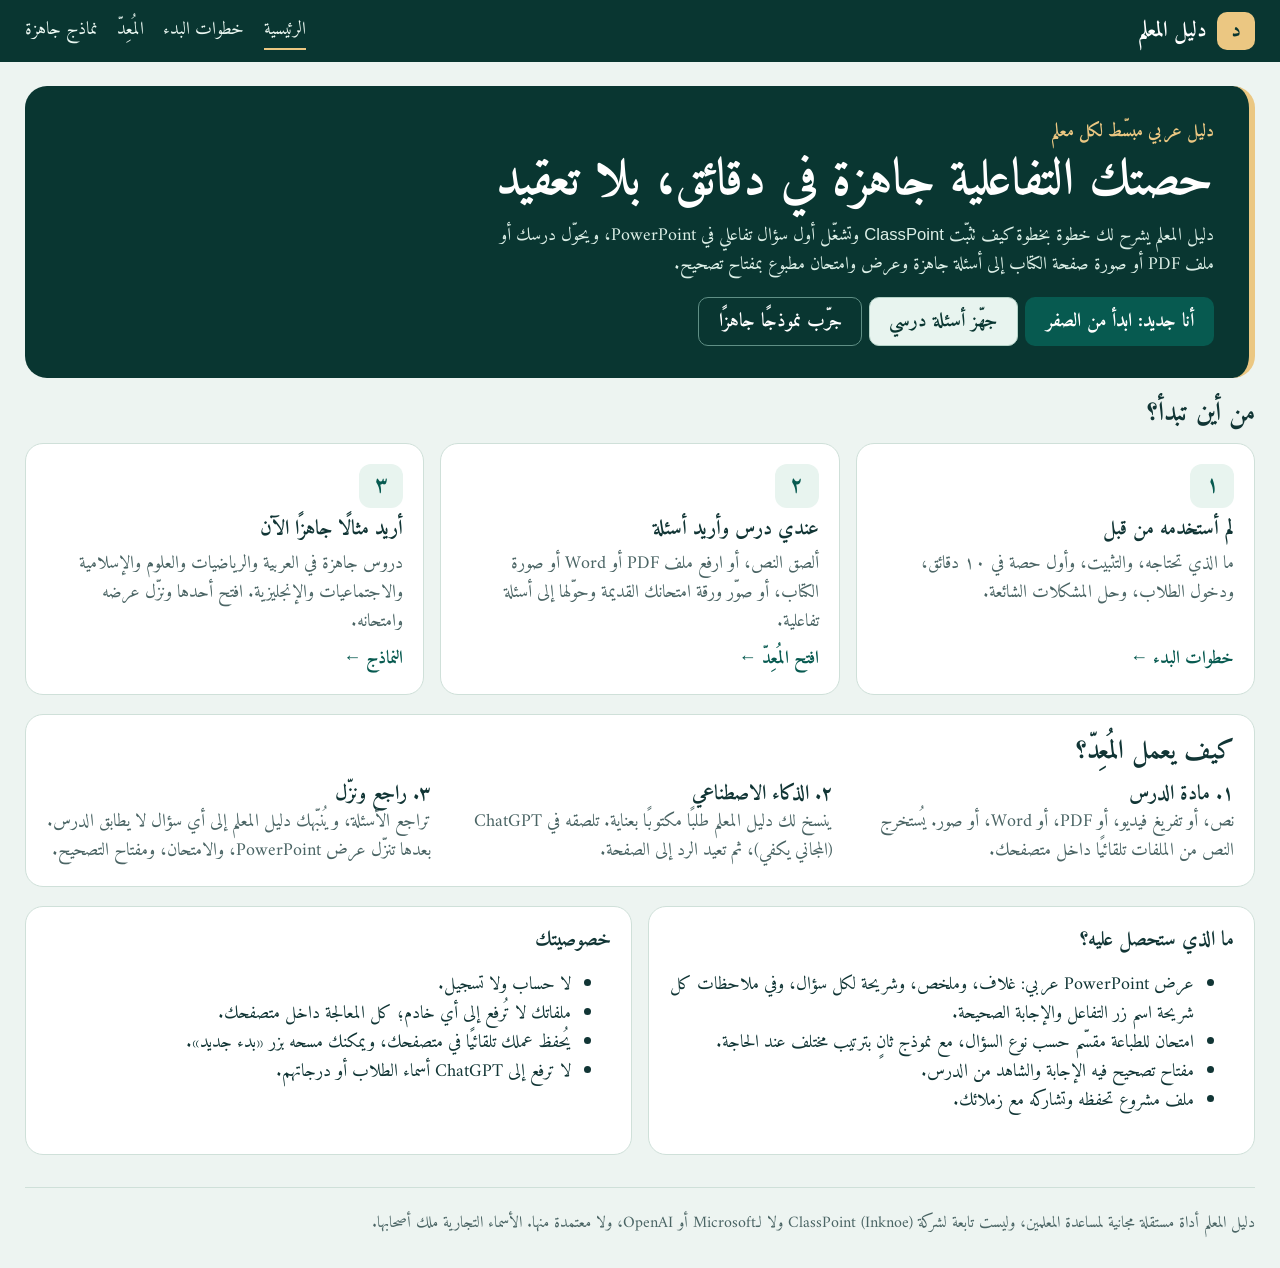
==== index.html @ 61d54edb "Add files via upload" ====
<!doctype html>
<html lang="ar" dir="rtl">
<head>
<meta charset="utf-8">
<meta name="viewport" content="width=device-width,initial-scale=1">
<title>دليل المعلم | حصتك التفاعلية بلا تعقيد</title>
<meta name="description" content="دليل عربي مبسّط للمعلم لاستخدام ClassPoint داخل PowerPoint، وأداة تحوّل الدرس أو ملف PDF أو صورة الكتاب إلى أسئلة جاهزة وامتحان مطبوع.">
<link rel="icon" href="data:image/svg+xml,%3Csvg xmlns=%27http://www.w3.org/2000/svg%27 viewBox=%270 0 32 32%27%3E%3Crect width=%2732%27 height=%2732%27 rx=%277%27 fill=%27%23ebc782%27/%3E%3Ctext x=%2716%27 y=%2723%27 font-size=%2720%27 text-anchor=%27middle%27 fill=%27%23093631%27 font-family=%27Arial%27%3E%D8%AF%3C/text%3E%3C/svg%3E">
<link rel="stylesheet" href="style.css">
</head>
<body>
<header class="top"><div class="wrap top-inner">
<a class="brand" href="index.html"><span class="mark" aria-hidden="true">د</span><strong>دليل المعلم</strong></a>
<nav class="main" aria-label="التنقل الرئيسي"><a href="index.html" aria-current="page">الرئيسية</a><a href="guide.html">خطوات البدء</a><a href="studio.html">المُعِدّ</a><a href="templates.html">نماذج جاهزة</a></nav>
</div></header>

<main class="wrap">
<section class="hero">
<div class="eyebrow">دليل عربي مبسّط لكل معلم</div>
<h1>حصتك التفاعلية جاهزة في دقائق، بلا تعقيد</h1>
<p>دليل المعلم يشرح لك خطوة بخطوة كيف تثبّت <span class="en">ClassPoint</span> وتشغّل أول سؤال تفاعلي في PowerPoint، ويحوّل درسك أو ملف PDF أو صورة صفحة الكتاب إلى أسئلة جاهزة وعرض وامتحان مطبوع بمفتاح تصحيح.</p>
<div class="actions"><a class="btn primary big" href="guide.html">أنا جديد: ابدأ من الصفر</a><a class="btn secondary big" href="studio.html">جهّز أسئلة درسي</a><a class="btn quiet big" href="templates.html">جرّب نموذجًا جاهزًا</a></div>
</section>

<section class="block" aria-labelledby="paths">
<h2 id="paths" style="margin-block-end:.8rem">من أين تبدأ؟</h2>
<div class="grid3">
<a class="card path" href="guide.html"><span class="num">١</span><h3>لم أستخدمه من قبل</h3><p>ما الذي تحتاجه، والتثبيت، وأول حصة في ١٠ دقائق، ودخول الطلاب، وحل المشكلات الشائعة.</p><span class="go">خطوات البدء ←</span></a>
<a class="card path" href="studio.html"><span class="num">٢</span><h3>عندي درس وأريد أسئلة</h3><p>ألصق النص، أو ارفع ملف PDF أو Word أو صورة الكتاب، أو صوّر ورقة امتحانك القديمة وحوّلها إلى أسئلة تفاعلية.</p><span class="go">افتح المُعِدّ ←</span></a>
<a class="card path" href="templates.html"><span class="num">٣</span><h3>أريد مثالًا جاهزًا الآن</h3><p>دروس جاهزة في العربية والرياضيات والعلوم والإسلامية والاجتماعيات والإنجليزية. افتح أحدها ونزّل عرضه وامتحانه.</p><span class="go">النماذج ←</span></a>
</div>
</section>

<section class="card block" aria-labelledby="how">
<h2 id="how">كيف يعمل المُعِدّ؟</h2>
<div class="grid3" style="margin-block-start:.8rem">
<div><h3>١. مادة الدرس</h3><p class="muted">نص، أو تفريغ فيديو، أو PDF، أو Word، أو صور. يُستخرج النص من الملفات تلقائيًا داخل متصفحك.</p></div>
<div><h3>٢. الذكاء الاصطناعي</h3><p class="muted">ينسخ لك دليل المعلم طلبًا مكتوبًا بعناية. تلصقه في ChatGPT (المجاني يكفي)، ثم تعيد الرد إلى الصفحة.</p></div>
<div><h3>٣. راجع ونزّل</h3><p class="muted">تراجع الأسئلة، ويُنبّهك دليل المعلم إلى أي سؤال لا يطابق الدرس. بعدها تنزّل عرض PowerPoint، والامتحان، ومفتاح التصحيح.</p></div>
</div>
</section>

<section class="grid2 block">
<div class="card"><h3>ما الذي ستحصل عليه؟</h3>
<ul>
<li>عرض PowerPoint عربي: غلاف، وملخص، وشريحة لكل سؤال، وفي ملاحظات كل شريحة اسم زر التفاعل والإجابة الصحيحة.</li>
<li>امتحان للطباعة مقسّم حسب نوع السؤال، مع نموذج ثانٍ بترتيب مختلف عند الحاجة.</li>
<li>مفتاح تصحيح فيه الإجابة والشاهد من الدرس.</li>
<li>ملف مشروع تحفظه وتشاركه مع زملائك.</li>
</ul></div>
<div class="card"><h3>خصوصيتك</h3>
<ul>
<li>لا حساب ولا تسجيل.</li>
<li>ملفاتك لا تُرفع إلى أي خادم؛ كل المعالجة داخل متصفحك.</li>
<li>يُحفظ عملك تلقائيًا في متصفحك، ويمكنك مسحه بزر «بدء جديد».</li>
<li>لا ترفع إلى ChatGPT أسماء الطلاب أو درجاتهم.</li>
</ul></div>
</section>
</main>

<footer class="site wrap">
<p>دليل المعلم أداة مستقلة مجانية لمساعدة المعلمين، وليست تابعة لشركة ClassPoint (Inknoe) ولا لـMicrosoft أو OpenAI، ولا معتمدة منها. الأسماء التجارية ملك أصحابها.</p>
</footer>
</body>
</html>
---- style.css ----
@font-face{font-family:Amiri;src:url("vendor/Amiri-Regular.ttf");font-weight:400;font-display:swap}
@font-face{font-family:Amiri;src:url("vendor/Amiri-Bold.ttf");font-weight:700;font-display:swap}
:root{--ink:#113535;--muted:#4a6464;--green:#075a50;--green2:#0b7a6a;--dark:#093631;--border:#cfe0d9;--page:#edf4f1;--gold:#ebc782;--paper:#fff;--soft:#e8f4ef;--warn:#8a5a00;--warnbg:#fff6e0;--err:#963419;--errbg:#fdeee8}
*{box-sizing:border-box}
[hidden]{display:none!important}
html{scroll-behavior:smooth;direction:rtl}
body{margin:0;background:var(--page);color:var(--ink);font:1.13rem/1.6 Amiri,"Noto Naskh Arabic","Traditional Arabic",serif;text-align:right}
h1,h2,h3,p{margin:0}
h2{font-size:1.65rem;line-height:1.25}
h3{font-size:1.28rem;line-height:1.3}
a{color:var(--green);text-underline-offset:.2em}
button,input,textarea,select{font:inherit}
.wrap{width:min(1230px,calc(100% - 3rem));margin-inline:auto}
.narrow{width:min(900px,calc(100% - 3rem));margin-inline:auto}
.ltr{direction:ltr;text-align:left}
/* header */
.top{background:var(--dark);color:#fff;position:sticky;top:0;z-index:20}
.top-inner{min-height:62px;display:flex;align-items:center;justify-content:space-between;gap:1rem}
.brand{display:flex;align-items:center;gap:.6rem;font-size:1.35rem;color:#fff;text-decoration:none}
.mark{width:38px;height:38px;display:grid;place-items:center;color:var(--dark);background:var(--gold);border-radius:10px;font-size:1.4rem;line-height:1;font-weight:700}
nav.main{display:flex;align-items:center;gap:1.2rem;flex-wrap:wrap}
nav.main a{color:#eaf7f1;text-decoration:none;padding-block:.2rem;border-block-end:2px solid transparent}
nav.main a:hover,nav.main a[aria-current="page"]{border-color:var(--gold)}
/* hero */
.hero{margin-block:1.5rem 1.1rem;background:var(--dark);color:#fff;border-radius:22px;padding:2rem 2.2rem;border-inline-start:6px solid var(--gold)}
.hero h1{font-size:clamp(2rem,4.2vw,3.2rem);line-height:1.2;margin-block:.25rem .6rem}
.hero p{color:#dcefe7;max-width:46rem}
.eyebrow{color:var(--gold);font-weight:700}
.hero .actions{margin-block-start:1.1rem}
.hero .btn.quiet{background:transparent;color:#fff;border-color:#5f8f85}
/* cards */
.card{background:var(--paper);border:1px solid var(--border);border-radius:18px;padding:1.25rem;min-width:0}
.grid3{display:grid;grid-template-columns:repeat(3,minmax(0,1fr));gap:1rem}
.grid2{display:grid;grid-template-columns:repeat(2,minmax(0,1fr));gap:1rem}
.path{display:flex;flex-direction:column;gap:.5rem;text-decoration:none;color:inherit;transition:transform .15s,border-color .15s}
.path:hover{transform:translateY(-2px);border-color:var(--green2)}
.path .num{width:44px;height:44px;border-radius:12px;background:var(--soft);color:var(--green);display:grid;place-items:center;font-size:1.4rem;font-weight:700}
.path p{color:var(--muted)}
.path .go{margin-block-start:auto;color:var(--green);font-weight:700}
section.block{margin-block:1.2rem}
.section-head{display:flex;align-items:start;justify-content:space-between;gap:.65rem;margin-block-end:.8rem;flex-wrap:wrap}
.section-head p,.help,.muted{color:var(--muted)}
.help{font-size:1rem;margin-block-start:.25rem}
/* forms */
.row{display:grid;grid-template-columns:1fr 1fr;gap:.65rem}
.row3{display:grid;grid-template-columns:1fr 1fr 1fr;gap:.65rem}
label,.label{display:block;font-weight:700;margin-block:.5rem .18rem}
input,textarea,select{width:100%;border:1px solid #a8c1b9;border-radius:9px;background:#fbfdfc;color:var(--ink);padding:.4rem .65rem;text-align:right}
input[type=checkbox],input[type=radio]{width:auto;accent-color:var(--green)}
textarea{resize:vertical;display:block}
input:focus,textarea:focus,select:focus,button:focus-visible,a:focus-visible,summary:focus-visible{outline:2px solid #087c68;outline-offset:2px}
fieldset{border:1px solid var(--border);border-radius:12px;padding:.4rem .8rem .7rem;margin:.6rem 0 0}
legend{font-weight:700;padding-inline:.3rem}
.checks{display:flex;flex-wrap:wrap;gap:.3rem 1rem}
.checks label{font-weight:400;display:flex;align-items:center;gap:.35rem;margin:0}
.seg{display:flex;flex-wrap:wrap;gap:.4rem;margin-block-start:.3rem}
.seg label{margin:0;font-weight:400;border:1px solid var(--border);border-radius:10px;padding:.35rem .7rem;display:flex;gap:.4rem;align-items:center;cursor:pointer;background:#fbfdfc}
.seg label:has(input:checked){border-color:var(--green);background:var(--soft);font-weight:700}
/* buttons */
.actions{display:flex;gap:.45rem;flex-wrap:wrap;margin-block-start:.7rem;align-items:center}
.btn{display:inline-block;border:1px solid transparent;border-radius:10px;padding:.38rem .85rem;cursor:pointer;font-weight:700;text-align:center;text-decoration:none;line-height:1.5}
.btn:disabled{opacity:.55;cursor:wait}
.primary{color:#fff;background:var(--green)}
.secondary{background:var(--soft);color:var(--dark);border-color:#b4d2c7}
.quiet{background:#fff;color:var(--green);border-color:var(--border)}
.danger{background:#fff;color:var(--err);border-color:#e7c3b6}
.small{font-size:.95rem;padding:.15rem .55rem;border-radius:8px}
.btn:hover:not(:disabled){filter:brightness(.94)}
.big{font-size:1.2rem;padding:.55rem 1.2rem}
/* status */
.status{color:var(--green);font-weight:700;margin-block-start:.5rem}
.status:empty{display:none}
.status[data-error="true"]{color:var(--err)}
.pill{display:inline-block;background:var(--soft);color:var(--green);padding:.02rem .6rem;border-radius:999px;white-space:nowrap;font-size:.95rem}
.pill.warn{background:var(--warnbg);color:var(--warn)}
.pill.err{background:var(--errbg);color:var(--err)}
.note{background:var(--warnbg);border:1px solid #f0d9a4;color:#5c4000;border-radius:12px;padding:.6rem .85rem;margin-block:.6rem}
.tip{background:var(--soft);border:1px solid var(--border);border-radius:12px;padding:.6rem .85rem;margin-block:.6rem}
.empty{padding:1.2rem;border:1px dashed #abc3bb;border-radius:12px;background:#f5faf8;color:var(--muted)}
/* studio */
.stepper{display:flex;gap:.4rem;flex-wrap:wrap;margin-block:1rem}
.stepper a{display:flex;align-items:center;gap:.4rem;text-decoration:none;color:var(--ink);background:#fff;border:1px solid var(--border);border-radius:999px;padding:.2rem .8rem .2rem .3rem}
.stepper b{width:28px;height:28px;border-radius:50%;background:var(--green);color:#fff;display:grid;place-items:center;font-size:1rem}
.drop{border:2px dashed #9fc1b6;border-radius:14px;background:#f5faf8;padding:1rem;text-align:center;cursor:pointer;transition:background .15s}
.drop.over{background:var(--soft);border-color:var(--green)}
.drop strong{display:block;font-size:1.15rem}
.files{list-style:none;padding:0;margin:.5rem 0 0;display:flex;flex-direction:column;gap:.35rem}
.files li{display:flex;align-items:center;gap:.6rem;border:1px solid var(--border);border-radius:10px;padding:.3rem .6rem;background:#fff}
.files img{width:44px;height:44px;object-fit:cover;border-radius:6px;border:1px solid var(--border)}
.files .fname{flex:1;min-width:0;overflow-wrap:anywhere}
.ficon{width:44px;height:44px;display:grid;place-items:center;border-radius:6px;background:var(--soft);font-size:.9rem;font-weight:700;color:var(--green)}
.q{border:1px solid var(--border);border-radius:14px;padding:.7rem .85rem;margin-block-start:.6rem;background:#fff}
.q[open]{border-color:#9fc7ba;box-shadow:0 2px 10px rgba(9,54,49,.06)}
.q summary{cursor:pointer;font-weight:700;display:flex;gap:.5rem;align-items:baseline;flex-wrap:wrap;overflow-wrap:anywhere}
.q summary .qt{flex:1;min-width:12rem}
.q .src{font-size:1rem;color:var(--muted);background:#f1f7f3;padding:.45rem .6rem;border-inline-start:3px solid #63a793;margin-block:.5rem .2rem;overflow-wrap:anywhere}
.q .tools{display:flex;gap:.35rem;flex-wrap:wrap;margin-block-start:.7rem;border-block-start:1px solid var(--border);padding-block-start:.6rem}
.opt{display:grid;grid-template-columns:auto 1fr auto;gap:.4rem;align-items:center;margin-block-start:.3rem}
.opt .radio{display:flex;align-items:center;gap:.25rem;font-weight:700;margin:0}
.workspace{display:grid;grid-template-columns:minmax(0,.9fr) minmax(0,1.1fr);gap:1.1rem;align-items:start}
.sticky{position:sticky;top:76px}
.prompt-box{font-size:.95rem;font-family:ui-monospace,Consolas,monospace;direction:rtl}
/* guide */
.toc{display:flex;flex-wrap:wrap;gap:.4rem .9rem}
.toc a{text-decoration:none;border-block-end:1px dotted var(--green)}
.steps-list{counter-reset:s;list-style:none;padding:0;margin:.6rem 0}
.steps-list>li{counter-increment:s;position:relative;padding-inline-start:3rem;margin-block:.7rem;min-height:2.2rem}
.steps-list>li::before{content:counter(s,arabic-indic);position:absolute;inset-inline-start:0;top:0;width:2.2rem;height:2.2rem;border-radius:50%;background:var(--green);color:#fff;display:grid;place-items:center;font-weight:700}
.kbd,kbd{font-family:inherit;background:#f3f6f5;border:1px solid #c8d6d1;border-block-end-width:3px;border-radius:6px;padding:0 .35rem;font-size:.95em;white-space:nowrap}
.en{direction:ltr;unicode-bidi:isolate;font-family:Arial,sans-serif;font-size:.92em}
.table-wrap{overflow-x:auto}
table{border-collapse:collapse;width:100%}
th,td{text-align:start;vertical-align:top;padding:.5rem .7rem;border:1px solid var(--border)}
th{background:var(--soft)}
details.faq{border:1px solid var(--border);border-radius:12px;padding:.55rem .85rem;margin-block:.45rem;background:#fff}
details.faq summary{cursor:pointer;font-weight:700}
details.faq p,details.faq ul{margin-block-start:.4rem}
.timeline{display:grid;grid-template-columns:auto 1fr;gap:.2rem 1rem}
.timeline .t{font-weight:700;color:var(--green);white-space:nowrap}
/* templates */
.tpl{display:flex;flex-direction:column;gap:.45rem}
.tpl .meta{display:flex;gap:.35rem;flex-wrap:wrap}
.tpl ul{margin:.2rem 0;padding-inline-start:1.2rem;color:var(--muted);font-size:1rem}
.tpl .actions{margin-block-start:auto}
.filter{display:flex;gap:.4rem;flex-wrap:wrap;margin-block:.6rem 1rem}
.filter button[aria-pressed="true"]{background:var(--green);color:#fff}
footer.site{padding-block:1.4rem 2rem;color:var(--muted);font-size:1rem;border-block-start:1px solid var(--border);margin-block-start:2rem}
footer.site p+p{margin-block-start:.3rem}
@media(max-width:960px){.workspace,.grid3,.grid2{grid-template-columns:1fr}.sticky{position:static}}
@media(max-width:560px){.wrap,.narrow{width:calc(100% - 1.1rem)}.top{position:static}.top-inner{flex-wrap:wrap;padding-block:.55rem}.hero{padding:1.2rem}.card{padding:.9rem}.row,.row3{grid-template-columns:1fr}nav.main{gap:.7rem}}
@media print{.top,.no-print,footer.site{display:none!important}body{background:#fff}.card{border:none;padding:0}}
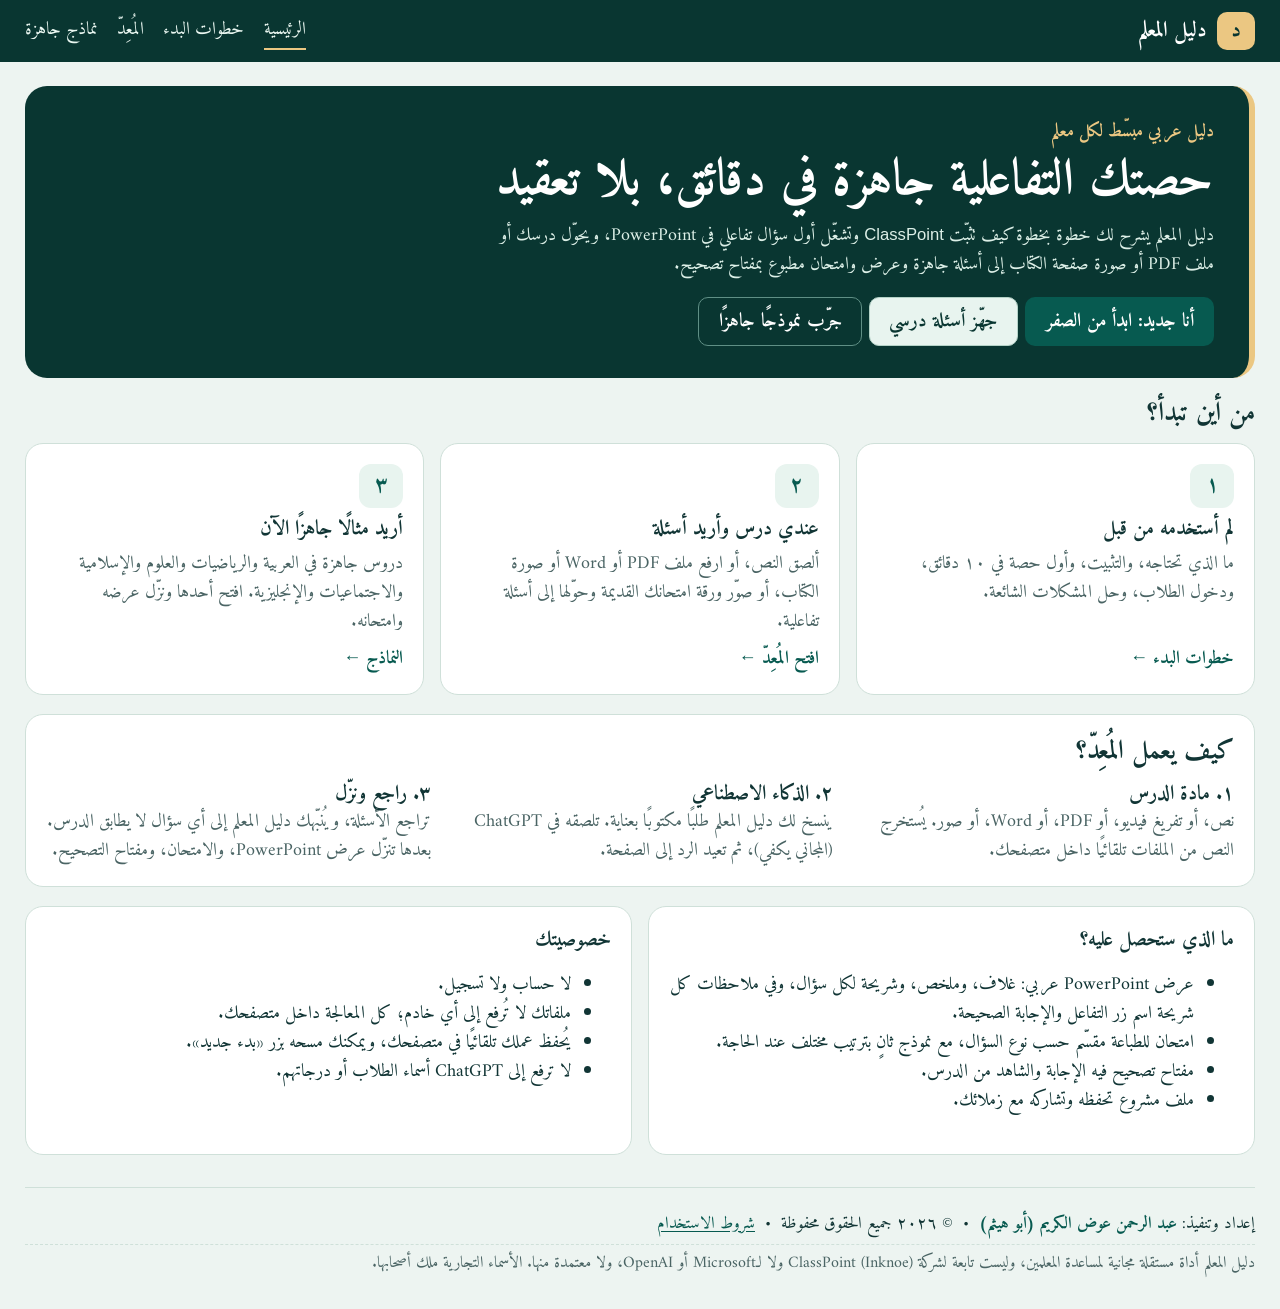
==== commit b241e0a7: "Add files via upload" ====
--- a/index.html
+++ b/index.html
@@ -2,6 +2,10 @@
 <html lang="ar" dir="rtl">
 <head>
 <meta charset="utf-8">
+<meta http-equiv="Content-Security-Policy" content="default-src 'self'; script-src 'self'; style-src 'self' 'unsafe-inline'; img-src 'self' data: blob:; font-src 'self'; connect-src 'self'; worker-src 'self' blob:; object-src 'none'; base-uri 'self'; form-action 'none'">
+<meta name="referrer" content="strict-origin-when-cross-origin">
+<meta name="author" content="عبد الرحمن عوض الكريم (أبو هيثم)">
+<meta name="copyright" content="© 2026 عبد الرحمن عوض الكريم (أبو هيثم)">
 <meta name="viewport" content="width=device-width,initial-scale=1">
 <title>دليل المعلم | حصتك التفاعلية بلا تعقيد</title>
 <meta name="description" content="دليل عربي مبسّط للمعلم لاستخدام ClassPoint داخل PowerPoint، وأداة تحوّل الدرس أو ملف PDF أو صورة الكتاب إلى أسئلة جاهزة وامتحان مطبوع.">
@@ -59,6 +63,7 @@
 </main>
 
 <footer class="site wrap">
+<p class="credit">إعداد وتنفيذ: <strong>عبد الرحمن عوض الكريم (أبو هيثم)</strong> &nbsp;•&nbsp; © ٢٠٢٦ جميع الحقوق محفوظة &nbsp;•&nbsp; <a href="terms.html">شروط الاستخدام</a></p>
 <p>دليل المعلم أداة مستقلة مجانية لمساعدة المعلمين، وليست تابعة لشركة ClassPoint (Inknoe) ولا لـMicrosoft أو OpenAI، ولا معتمدة منها. الأسماء التجارية ملك أصحابها.</p>
 </footer>
 </body>
--- a/style.css
+++ b/style.css
@@ -126,6 +126,8 @@
 .filter button[aria-pressed="true"]{background:var(--green);color:#fff}
 footer.site{padding-block:1.4rem 2rem;color:var(--muted);font-size:1rem;border-block-start:1px solid var(--border);margin-block-start:2rem}
 footer.site p+p{margin-block-start:.3rem}
+.credit{color:var(--ink);font-size:1.05rem;padding-block-end:.4rem;margin-block-end:.4rem;border-block-end:1px dashed var(--border)}
+.credit strong{color:var(--green)}
 @media(max-width:960px){.workspace,.grid3,.grid2{grid-template-columns:1fr}.sticky{position:static}}
 @media(max-width:560px){.wrap,.narrow{width:calc(100% - 1.1rem)}.top{position:static}.top-inner{flex-wrap:wrap;padding-block:.55rem}.hero{padding:1.2rem}.card{padding:.9rem}.row,.row3{grid-template-columns:1fr}nav.main{gap:.7rem}}
 @media print{.top,.no-print,footer.site{display:none!important}body{background:#fff}.card{border:none;padding:0}}
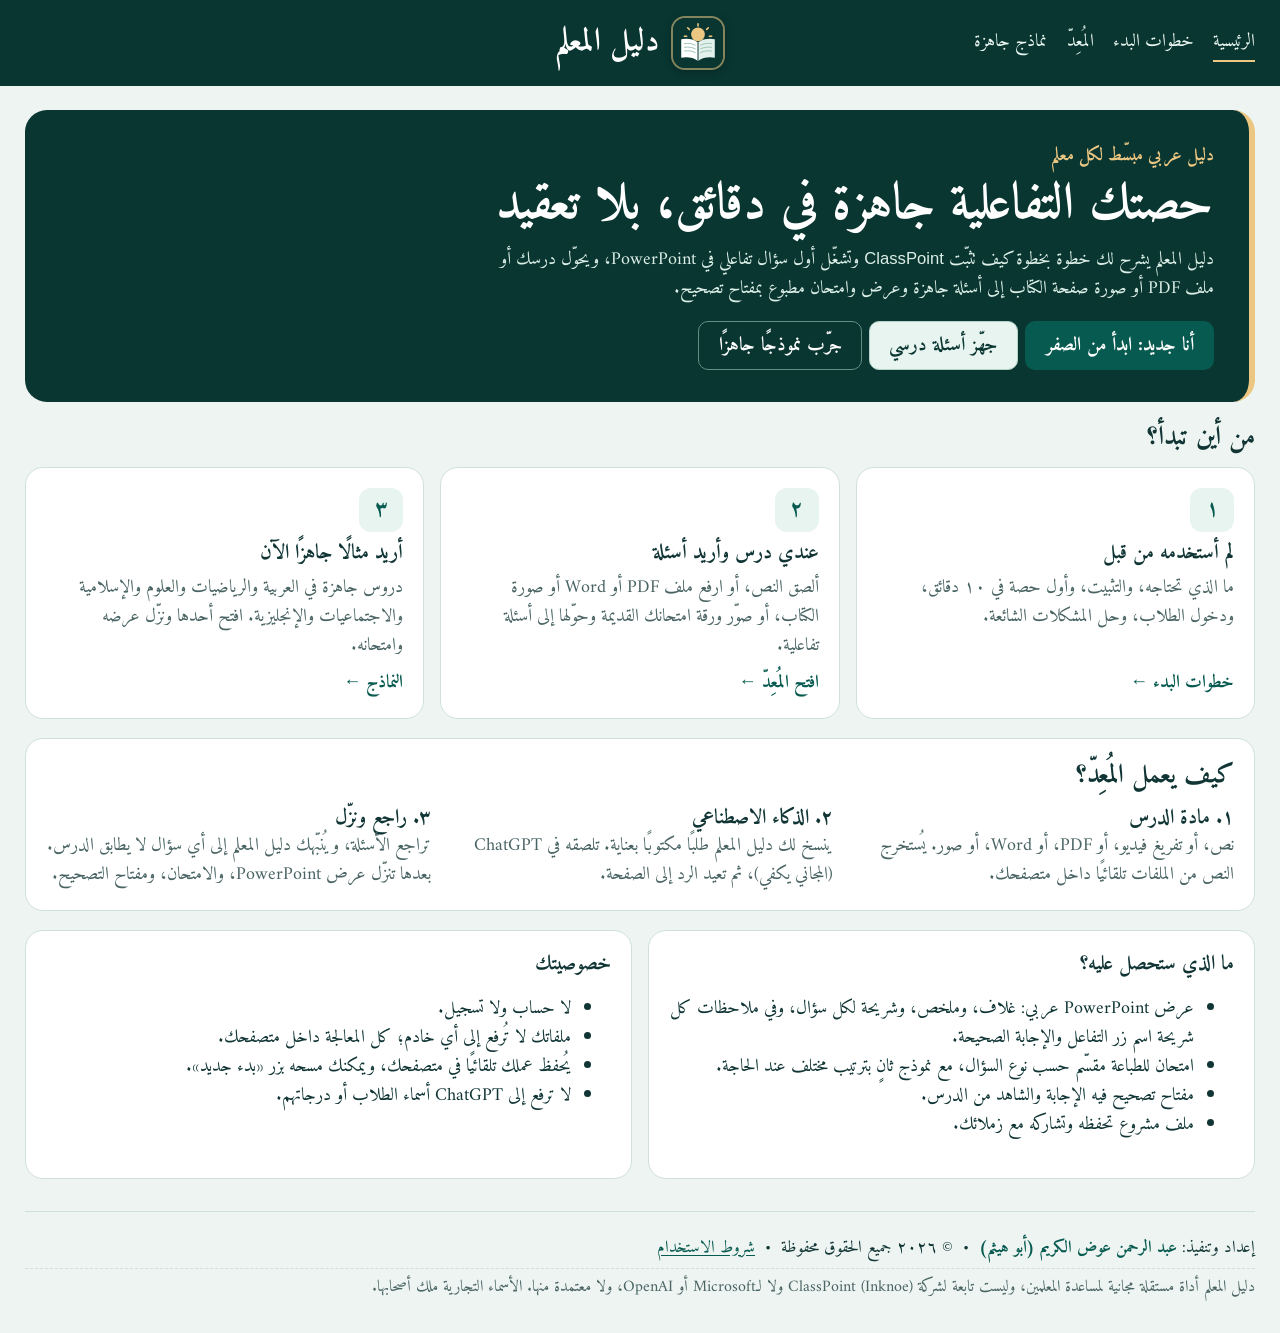
==== commit 995b21ed: "Add files via upload" ====
--- a/index.html
+++ b/index.html
@@ -9,13 +9,23 @@
 <meta name="viewport" content="width=device-width,initial-scale=1">
 <title>دليل المعلم | حصتك التفاعلية بلا تعقيد</title>
 <meta name="description" content="دليل عربي مبسّط للمعلم لاستخدام ClassPoint داخل PowerPoint، وأداة تحوّل الدرس أو ملف PDF أو صورة الكتاب إلى أسئلة جاهزة وامتحان مطبوع.">
-<link rel="icon" href="data:image/svg+xml,%3Csvg xmlns=%27http://www.w3.org/2000/svg%27 viewBox=%270 0 32 32%27%3E%3Crect width=%2732%27 height=%2732%27 rx=%277%27 fill=%27%23ebc782%27/%3E%3Ctext x=%2716%27 y=%2723%27 font-size=%2720%27 text-anchor=%27middle%27 fill=%27%23093631%27 font-family=%27Arial%27%3E%D8%AF%3C/text%3E%3C/svg%3E">
+<link rel="icon" type="image/svg+xml" href="assets/logo.svg">
+<link rel="icon" type="image/png" sizes="32x32" href="assets/icons/favicon-32.png">
+<link rel="apple-touch-icon" href="assets/icons/apple-touch-icon.png">
+<link rel="manifest" href="manifest.webmanifest">
+<meta name="theme-color" content="#093631">
+<meta name="mobile-web-app-capable" content="yes">
+<meta name="apple-mobile-web-app-capable" content="yes">
+<meta name="apple-mobile-web-app-title" content="دليل المعلم">
+<meta name="apple-mobile-web-app-status-bar-style" content="black-translucent">
+<script defer src="assets/app.js"></script>
 <link rel="stylesheet" href="style.css">
 </head>
 <body>
 <header class="top"><div class="wrap top-inner">
-<a class="brand" href="index.html"><span class="mark" aria-hidden="true">د</span><strong>دليل المعلم</strong></a>
 <nav class="main" aria-label="التنقل الرئيسي"><a href="index.html" aria-current="page">الرئيسية</a><a href="guide.html">خطوات البدء</a><a href="studio.html">المُعِدّ</a><a href="templates.html">نماذج جاهزة</a></nav>
+<a class="brand" href="index.html"><img class="logo" src="assets/logo.svg" alt="" width="54" height="54"><strong>دليل المعلم</strong></a>
+<div class="top-side"><button id="install-btn" class="btn install" type="button" hidden>📲 ثبّت التطبيق</button></div>
 </div></header>
 
 <main class="wrap">
--- a/style.css
+++ b/style.css
@@ -15,12 +15,16 @@
 .ltr{direction:ltr;text-align:left}
 /* header */
 .top{background:var(--dark);color:#fff;position:sticky;top:0;z-index:20}
-.top-inner{min-height:62px;display:flex;align-items:center;justify-content:space-between;gap:1rem}
-.brand{display:flex;align-items:center;gap:.6rem;font-size:1.35rem;color:#fff;text-decoration:none}
-.mark{width:38px;height:38px;display:grid;place-items:center;color:var(--dark);background:var(--gold);border-radius:10px;font-size:1.4rem;line-height:1;font-weight:700}
-nav.main{display:flex;align-items:center;gap:1.2rem;flex-wrap:wrap}
+.top-inner{min-height:86px;display:grid;grid-template-columns:1fr auto 1fr;align-items:center;gap:1rem}
+.brand{grid-column:2;display:flex;align-items:center;justify-content:center;gap:.7rem;font-size:2rem;line-height:1.1;color:#fff;text-decoration:none;white-space:nowrap}
+.brand .logo{width:54px;height:54px;border-radius:14px;border:2px solid rgba(235,199,130,.55);box-shadow:0 2px 8px rgba(0,0,0,.25)}
+nav.main{grid-column:1;grid-row:1;justify-self:start;display:flex;align-items:center;gap:1.2rem;flex-wrap:wrap}
 nav.main a{color:#eaf7f1;text-decoration:none;padding-block:.2rem;border-block-end:2px solid transparent}
 nav.main a:hover,nav.main a[aria-current="page"]{border-color:var(--gold)}
+.top-side{grid-column:3;grid-row:1;justify-self:end}
+.install{background:var(--gold);color:var(--dark);font-size:.98rem}
+.ios-tip{position:fixed;inset-inline:1rem;bottom:1rem;z-index:50;background:#fff;color:var(--ink);border:1px solid var(--border);border-radius:14px;padding:.8rem 1rem;box-shadow:0 8px 30px rgba(0,0,0,.2)}
+.ios-tip button{float:left}
 /* hero */
 .hero{margin-block:1.5rem 1.1rem;background:var(--dark);color:#fff;border-radius:22px;padding:2rem 2.2rem;border-inline-start:6px solid var(--gold)}
 .hero h1{font-size:clamp(2rem,4.2vw,3.2rem);line-height:1.2;margin-block:.25rem .6rem}
@@ -98,7 +102,7 @@
 .opt{display:grid;grid-template-columns:auto 1fr auto;gap:.4rem;align-items:center;margin-block-start:.3rem}
 .opt .radio{display:flex;align-items:center;gap:.25rem;font-weight:700;margin:0}
 .workspace{display:grid;grid-template-columns:minmax(0,.9fr) minmax(0,1.1fr);gap:1.1rem;align-items:start}
-.sticky{position:sticky;top:76px}
+.sticky{position:sticky;top:100px}
 .prompt-box{font-size:.95rem;font-family:ui-monospace,Consolas,monospace;direction:rtl}
 /* guide */
 .toc{display:flex;flex-wrap:wrap;gap:.4rem .9rem}
@@ -129,5 +133,6 @@
 .credit{color:var(--ink);font-size:1.05rem;padding-block-end:.4rem;margin-block-end:.4rem;border-block-end:1px dashed var(--border)}
 .credit strong{color:var(--green)}
 @media(max-width:960px){.workspace,.grid3,.grid2{grid-template-columns:1fr}.sticky{position:static}}
-@media(max-width:560px){.wrap,.narrow{width:calc(100% - 1.1rem)}.top{position:static}.top-inner{flex-wrap:wrap;padding-block:.55rem}.hero{padding:1.2rem}.card{padding:.9rem}.row,.row3{grid-template-columns:1fr}nav.main{gap:.7rem}}
+@media(max-width:860px){.top{position:static}.top-inner{grid-template-columns:1fr;justify-items:center;padding-block:.7rem;gap:.5rem}.brand,nav.main,.top-side{grid-column:1;grid-row:auto;justify-self:center}.brand{font-size:1.75rem;order:-1}nav.main{justify-content:center}}
+@media(max-width:560px){.wrap,.narrow{width:calc(100% - 1.1rem)}.hero{padding:1.2rem}.card{padding:.9rem}.row,.row3{grid-template-columns:1fr}nav.main{gap:.7rem}}
 @media print{.top,.no-print,footer.site{display:none!important}body{background:#fff}.card{border:none;padding:0}}
